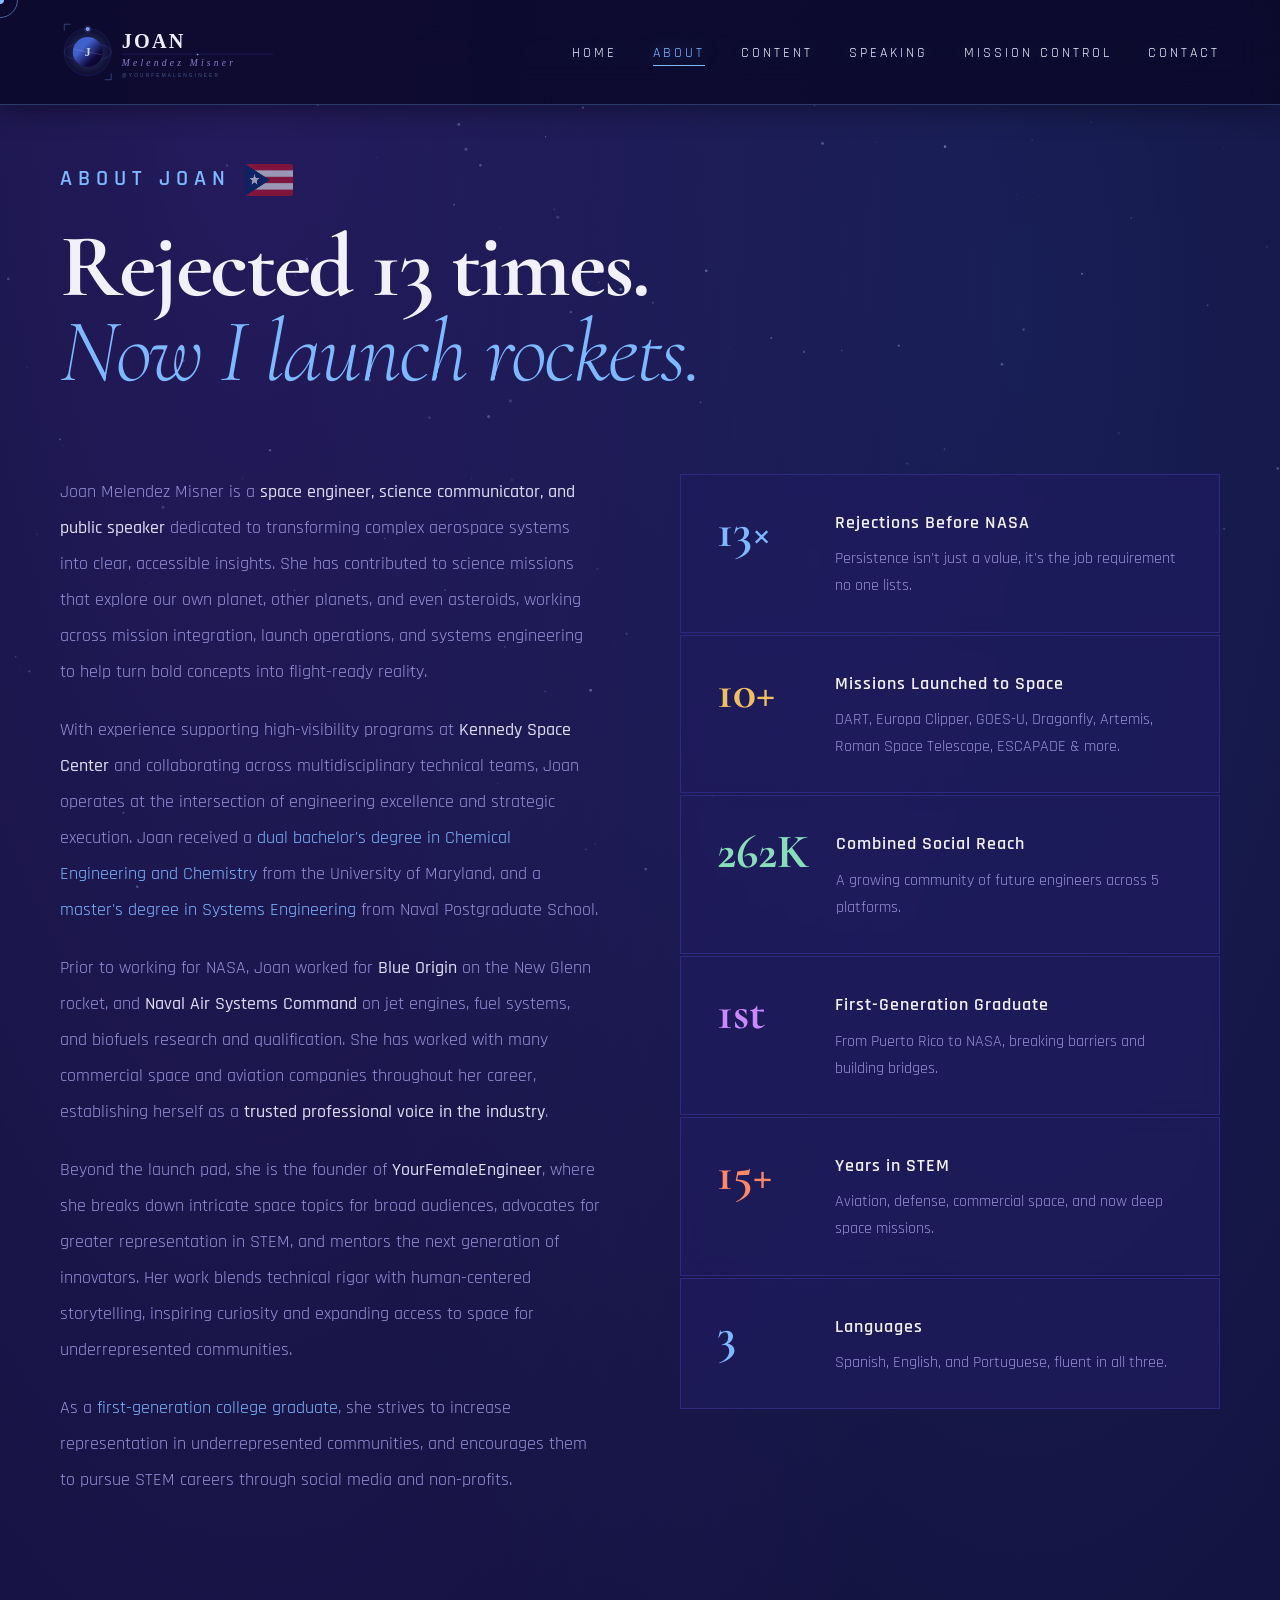
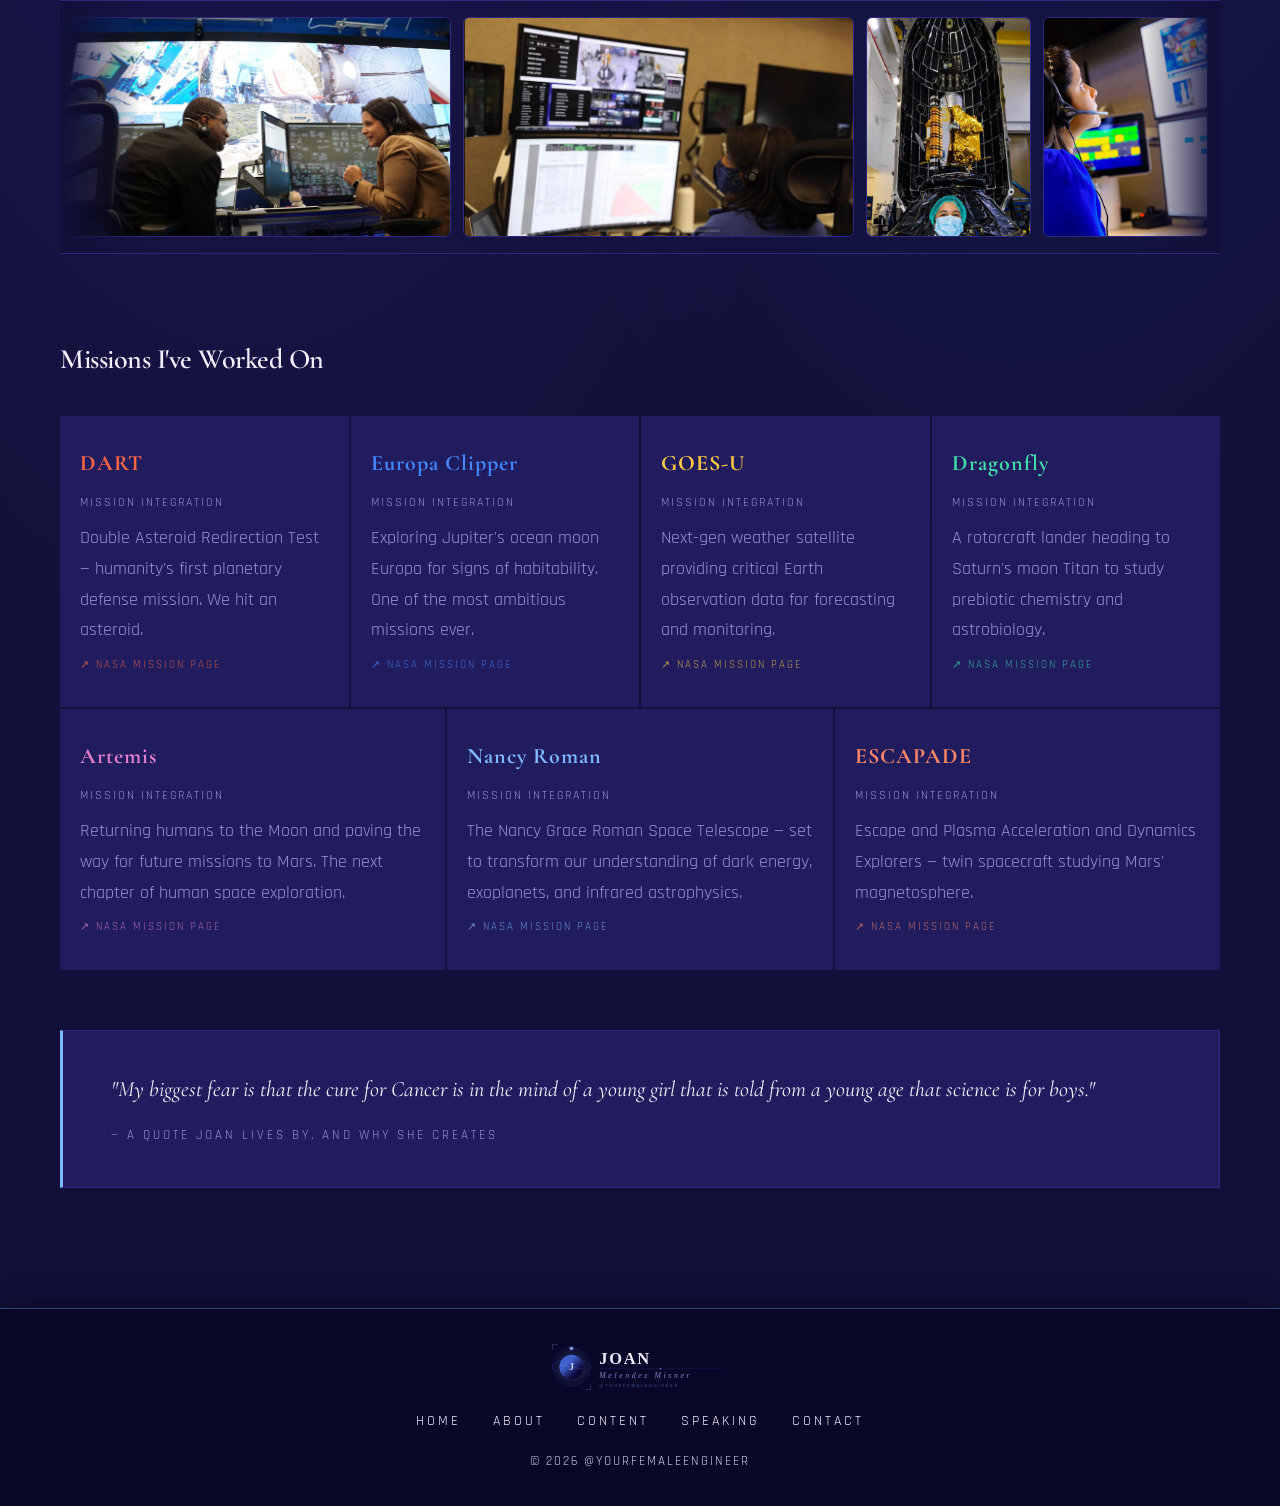
==== about.html @ c57a7dfb "Add files via upload" ====
<!DOCTYPE html>
<html lang="en">
<head>
<meta charset="UTF-8">
<meta name="viewport" content="width=device-width, initial-scale=1.0">
<title>About — Joan Melendez Misner</title>
<link rel="stylesheet" href="style.css">
<style>
.about-wrap{padding:0 60px 120px;max-width:1300px;margin:0 auto;position:relative;z-index:1;}
.about-grid{display:grid;grid-template-columns:1fr 1fr;gap:80px;align-items:start;margin-bottom:80px;}
.about-story p{font-size:18px;line-height:2;color:var(--soft);margin-bottom:22px;}
.about-story p strong{color:var(--text);font-weight:500;}
.about-story p em{color:var(--accent);font-style:normal;}
.about-stats{display:flex;flex-direction:column;gap:2px;}
.about-eyebrow-large{font-size:22px;letter-spacing:6px;color:var(--accent);text-transform:uppercase;margin-bottom:24px;font-family:'Rajdhani',sans-serif;font-weight:600;}

/* Puerto Rican flag — subtle background */
.page-header-about{
  padding:160px 60px 80px;position:relative;z-index:1;overflow:hidden;
}
.pr-flag-canvas{
  display:inline-block;
  vertical-align:middle;
  width:48px;
  height:32px;
  opacity:0.55;
  pointer-events:none;
  z-index:1;
  margin-left:14px;
  border-radius:3px;
}
.page-header-about .about-eyebrow-large,
.page-header-about .page-title{position:relative;z-index:1;}

/* ── PHOTO SCROLL BANNER ── */
.photo-banner-wrap{
  position:relative;overflow:hidden;margin-bottom:80px;
  border-top:1px solid var(--border);border-bottom:1px solid var(--border);
}
.photo-banner-wrap::before,
.photo-banner-wrap::after{
  content:'';position:absolute;top:0;bottom:0;width:80px;z-index:2;pointer-events:none;
}
.photo-banner-wrap::before{left:0;background:linear-gradient(to right,var(--black),transparent);}
.photo-banner-wrap::after{right:0;background:linear-gradient(to left,var(--black),transparent);}

.photo-banner{
  display:flex;gap:12px;
  animation:bannerScroll 40s linear infinite;
  width:max-content;
  padding:16px 0;
}
.photo-banner:hover{animation-play-state:paused;}

@keyframes bannerScroll{
  from{transform:translateX(0);}
  to{transform:translateX(-50%);}
}

.banner-photo{
  height:220px;
  width:auto;
  object-fit:cover;
  border-radius:6px;
  border:1px solid var(--border);
  flex-shrink:0;
  transition:transform .3s,border-color .3s;
  cursor:pointer;
}
.banner-photo:hover{
  transform:scale(1.03);
  border-color:var(--accent);
}

/* Mission cards */
.missions-title{font-family:'Cormorant Garamond',serif;font-size:28px;font-weight:600;color:var(--bright);margin-bottom:32px;letter-spacing:-.5px;}
.missions-grid{display:grid;grid-template-columns:repeat(4,1fr);gap:2px;}
.mission-card{
  background:var(--card);padding:28px 20px;position:relative;
  overflow:hidden;transition:background .3s;text-decoration:none;color:inherit;display:block;
}
.mission-card:hover{background:#1a1650;}
.mission-card::after{
  content:'';position:absolute;bottom:0;left:0;right:0;height:2px;
  background:var(--m-color);transform:scaleX(0);transition:transform .4s;
}
.mission-card:hover::after{transform:scaleX(1);}
.mission-name{font-family:'Cormorant Garamond',serif;font-size:22px;font-weight:700;color:var(--m-color);margin-bottom:8px;letter-spacing:1px;}
.mission-role{font-size:12px;letter-spacing:2px;color:var(--soft);text-transform:uppercase;margin-bottom:10px;}
.mission-desc{font-size:18px;color:var(--soft);line-height:1.7;}
.mission-link{font-size:11px;letter-spacing:2px;color:var(--m-color);text-transform:uppercase;margin-top:10px;display:inline-block;opacity:.7;transition:opacity .2s;}
.mission-card:hover .mission-link{opacity:1;}

/* Missions row 2 */
.missions-grid-2{display:grid;grid-template-columns:repeat(3,1fr);gap:2px;margin-top:2px;}

/* Quote */
.quote-band{background:var(--card);border:1px solid var(--border);border-left:3px solid var(--accent);padding:40px 48px;margin-top:60px;}
.quote-text{font-family:'Cormorant Garamond',serif;font-style:italic;font-size:22px;line-height:1.7;color:var(--bright);margin-bottom:16px;}
.quote-attr{font-size:13px;letter-spacing:3px;color:var(--soft);text-transform:uppercase;}

@media(max-width:900px){
  .about-wrap{padding:0 24px 80px;}
  .about-grid{grid-template-columns:1fr;gap:40px;}
  .missions-grid{grid-template-columns:repeat(2,1fr);}
  .missions-grid-2{grid-template-columns:repeat(2,1fr);}
  .banner-photo{height:160px;}
}
</style>
</head>
<body>
<div class="cursor" id="cursor"></div>
<div class="cursor-ring" id="cursorRing"></div>
<canvas id="starfield"></canvas>

<nav id="nav">
  <a href="/yfe-website/index.html" class="nav-logo"><img src="logo.svg" alt="YourFemaleEngineer" class="nav-logo-img"></a>
  <ul class="nav-links">
    
    <li><a href="/yfe-website/index.html">Home</a></li>
    <li><a href="/yfe-website/about.html" class="active">About</a></li>
    <li><a href="/yfe-website/content.html">Content</a></li>
    <li><a href="/yfe-website/speaking.html">Speaking</a></li>
    <li><a href="/yfe-website/mission-control.html">Mission Control</a></li>
    <li><a href="/yfe-website/contact.html">Contact</a></li>
  </ul>
  <button class="nav-hamburger" id="navHamburger" aria-label="Menu"><span></span><span></span><span></span></button>
</nav>

<div class="page-header-about" id="aboutHeader">
<div class="about-eyebrow-large" style="display:flex;align-items:center;">About Joan <canvas class="pr-flag-canvas" id="flagCanvas"></canvas></div>
  <h1 class="page-title">Rejected 13 times.<br><em>Now I launch rockets.</em></h1>
</div>

<div class="about-wrap">

  <div class="about-grid">
    <div class="about-story reveal">
      <p>Joan Melendez Misner is a <strong>space engineer, science communicator, and public speaker</strong> dedicated to transforming complex aerospace systems into clear, accessible insights. She has contributed to science missions that explore our own planet, other planets, and even asteroids, working across mission integration, launch operations, and systems engineering to help turn bold concepts into flight-ready reality.</p>
      <p>With experience supporting high-visibility programs at <strong>Kennedy Space Center</strong> and collaborating across multidisciplinary technical teams, Joan operates at the intersection of engineering excellence and strategic execution. Joan received a <em>dual bachelor's degree in Chemical Engineering and Chemistry</em> from the University of Maryland, and a <em>master's degree in Systems Engineering</em> from Naval Postgraduate School.</p>
      <p>Prior to working for NASA, Joan worked for <strong>Blue Origin</strong> on the New Glenn rocket, and <strong>Naval Air Systems Command</strong> on jet engines, fuel systems, and biofuels research and qualification. She has worked with many commercial space and aviation companies throughout her career, establishing herself as a <strong>trusted professional voice in the industry</strong>.</p>
      <p>Beyond the launch pad, she is the founder of <strong>YourFemaleEngineer</strong>, where she breaks down intricate space topics for broad audiences, advocates for greater representation in STEM, and mentors the next generation of innovators. Her work blends technical rigor with human-centered storytelling, inspiring curiosity and expanding access to space for underrepresented communities.</p>
      <p>As a <em>first-generation college graduate</em>, she strives to increase representation in underrepresented communities, and encourages them to pursue STEM careers through social media and non-profits.</p>
    </div>

    <div class="about-stats reveal" style="transition-delay:.15s;">
      <div class="stat-block" style="--s-color:var(--accent);">
        <div class="stat-num">13×</div>
        <div><div class="stat-info-title">Rejections Before NASA</div><div class="stat-info-sub">Persistence isn't just a value, it's the job requirement no one lists.</div></div>
      </div>
      <div class="stat-block" style="--s-color:var(--gold);">
        <div class="stat-num">10+</div>
        <div><div class="stat-info-title">Missions Launched to Space</div><div class="stat-info-sub">DART, Europa Clipper, GOES-U, Dragonfly, Artemis, Roman Space Telescope, ESCAPADE & more.</div></div>
      </div>
      <div class="stat-block" style="--s-color:#88ddbb;">
        <div class="stat-num">262K</div>
        <div><div class="stat-info-title">Combined Social Reach</div><div class="stat-info-sub">A growing community of future engineers across 5 platforms.</div></div>
      </div>
      <div class="stat-block" style="--s-color:#cc88ff;">
        <div class="stat-num">1st</div>
        <div><div class="stat-info-title">First-Generation Graduate</div><div class="stat-info-sub">From Puerto Rico to NASA, breaking barriers and building bridges.</div></div>
      </div>
      <div class="stat-block" style="--s-color:#ff8866;">
        <div class="stat-num">15+</div>
        <div><div class="stat-info-title">Years in STEM</div><div class="stat-info-sub">Aviation, defense, commercial space, and now deep space missions.</div></div>
      </div>
      <div class="stat-block" style="--s-color:var(--accent);">
        <div class="stat-num">3</div>
        <div><div class="stat-info-title">Languages</div><div class="stat-info-sub">Spanish, English, and Portuguese, fluent in all three.</div></div>
      </div>
    </div>
  </div>

  <!-- PHOTO SCROLL BANNER -->
  <div class="photo-banner-wrap reveal">
    <div class="photo-banner" id="photoBanner">
      <img class="banner-photo" src="photo-mission-control-1.jpg" alt="Mission Control" style="aspect-ratio:16/9;width:auto;">
      <img class="banner-photo" src="photo-cleanroom.jpg" alt="Clean Room" style="aspect-ratio:16/9;width:auto;">
      <img class="banner-photo" src="photo-satellite.jpg" alt="Satellite Integration" style="aspect-ratio:3/4;width:auto;">
      <img class="banner-photo" src="photo-mission-control-blue.jpg" alt="Mission Control" style="aspect-ratio:3/4;width:auto;">
      <img class="banner-photo" src="photo-iowa-team.jpg" alt="Mission Team" style="aspect-ratio:3/4;width:auto;">
      <img class="banner-photo" src="photo-rockets-outdoor.jpg" alt="Kennedy Space Center" style="aspect-ratio:3/4;width:auto;">
      <img class="banner-photo" src="photo-whiteboard-1.jpeg" alt="Engineering" style="aspect-ratio:4/3;width:auto;">
      <img class="banner-photo" src="photo-whiteboard-2.jpeg" alt="Flight Trajectory" style="aspect-ratio:4/3;width:auto;">
      <img class="banner-photo" src="photo-sandvik.jpg" alt="Sandvik Partnership" style="aspect-ratio:4/3;width:auto;">
      <img class="banner-photo" src="photo-dell.jpg" alt="Dell Collaboration" style="aspect-ratio:4/3;width:auto;">
      <img class="banner-photo" src="photo-portrait.jpg" alt="Joan Melendez Misner" style="aspect-ratio:3/4;width:auto;">
      <img class="banner-photo" src="photo-speaking.jpg" alt="Speaking Engagement" style="aspect-ratio:3/4;width:auto;">
      <img class="banner-photo" src="photo-students.jpg" alt="STEM Outreach" style="aspect-ratio:4/3;width:auto;">
      <img class="banner-photo" src="photo-rocket.jpg" alt="Blue Origin New Glenn" style="aspect-ratio:3/4;width:auto;">
      <!-- duplicate set for seamless loop -->
      <img class="banner-photo" src="photo-mission-control-1.jpg" alt="Mission Control" style="aspect-ratio:16/9;width:auto;">
      <img class="banner-photo" src="photo-cleanroom.jpg" alt="Clean Room" style="aspect-ratio:16/9;width:auto;">
      <img class="banner-photo" src="photo-satellite.jpg" alt="Satellite Integration" style="aspect-ratio:3/4;width:auto;">
      <img class="banner-photo" src="photo-mission-control-blue.jpg" alt="Mission Control" style="aspect-ratio:3/4;width:auto;">
      <img class="banner-photo" src="photo-iowa-team.jpg" alt="Mission Team" style="aspect-ratio:3/4;width:auto;">
      <img class="banner-photo" src="photo-rockets-outdoor.jpg" alt="Kennedy Space Center" style="aspect-ratio:3/4;width:auto;">
      <img class="banner-photo" src="photo-whiteboard-1.jpeg" alt="Engineering" style="aspect-ratio:4/3;width:auto;">
      <img class="banner-photo" src="photo-whiteboard-2.jpeg" alt="Flight Trajectory" style="aspect-ratio:4/3;width:auto;">
      <img class="banner-photo" src="photo-sandvik.jpg" alt="Sandvik Partnership" style="aspect-ratio:4/3;width:auto;">
      <img class="banner-photo" src="photo-dell.jpg" alt="Dell Collaboration" style="aspect-ratio:4/3;width:auto;">
      <img class="banner-photo" src="photo-portrait.jpg" alt="Joan Melendez Misner" style="aspect-ratio:3/4;width:auto;">
      <img class="banner-photo" src="photo-speaking.jpg" alt="Speaking Engagement" style="aspect-ratio:3/4;width:auto;">
      <img class="banner-photo" src="photo-students.jpg" alt="STEM Outreach" style="aspect-ratio:4/3;width:auto;">
      <img class="banner-photo" src="photo-rocket.jpg" alt="Blue Origin New Glenn" style="aspect-ratio:3/4;width:auto;">
    </div>
  </div>

  <!-- MISSIONS -->
  <div class="reveal">
    <div class="missions-title">Missions I've Worked On</div>

    <!-- Row 1: 4 missions -->
    <div class="missions-grid">
      <a class="mission-card" href="https://science.nasa.gov/mission/dart/" target="_blank" rel="noopener" style="--m-color:#ff6644;">
        <div class="mission-name">DART</div>
        <div class="mission-role">Mission Integration</div>
        <div class="mission-desc">Double Asteroid Redirection Test — humanity's first planetary defense mission. We hit an asteroid.</div>
        <div class="mission-link">↗ NASA Mission Page</div>
      </a>
      <a class="mission-card" href="https://science.nasa.gov/mission/europa-clipper/" target="_blank" rel="noopener" style="--m-color:#4488ff;">
        <div class="mission-name">Europa Clipper</div>
        <div class="mission-role">Mission Integration</div>
        <div class="mission-desc">Exploring Jupiter's ocean moon Europa for signs of habitability. One of the most ambitious missions ever.</div>
        <div class="mission-link">↗ NASA Mission Page</div>
      </a>
      <a class="mission-card" href="https://www.nasa.gov/event/goes-u/" target="_blank" rel="noopener" style="--m-color:#ffcc44;">
        <div class="mission-name">GOES-U</div>
        <div class="mission-role">Mission Integration</div>
        <div class="mission-desc">Next-gen weather satellite providing critical Earth observation data for forecasting and monitoring.</div>
        <div class="mission-link">↗ NASA Mission Page</div>
      </a>
      <a class="mission-card" href="https://science.nasa.gov/mission/dragonfly/" target="_blank" rel="noopener" style="--m-color:#44ddaa;">
        <div class="mission-name">Dragonfly</div>
        <div class="mission-role">Mission Integration</div>
        <div class="mission-desc">A rotorcraft lander heading to Saturn's moon Titan to study prebiotic chemistry and astrobiology.</div>
        <div class="mission-link">↗ NASA Mission Page</div>
      </a>
    </div>

    <!-- Row 2: 3 missions -->
    <div class="missions-grid-2">
      <a class="mission-card" href="https://www.nasa.gov/humans-in-space/artemis/" target="_blank" rel="noopener" style="--m-color:#e080c8;">
        <div class="mission-name">Artemis</div>
        <div class="mission-role">Mission Integration</div>
        <div class="mission-desc">Returning humans to the Moon and paving the way for future missions to Mars. The next chapter of human space exploration.</div>
        <div class="mission-link">↗ NASA Mission Page</div>
      </a>
      <a class="mission-card" href="https://science.nasa.gov/mission/roman-space-telescope/" target="_blank" rel="noopener" style="--m-color:#7eb8ff;">
        <div class="mission-name">Nancy Roman</div>
        <div class="mission-role">Mission Integration</div>
        <div class="mission-desc">The Nancy Grace Roman Space Telescope — set to transform our understanding of dark energy, exoplanets, and infrared astrophysics.</div>
        <div class="mission-link">↗ NASA Mission Page</div>
      </a>
      <a class="mission-card" href="https://science.nasa.gov/mission/escapade/" target="_blank" rel="noopener" style="--m-color:#ff8866;">
        <div class="mission-name">ESCAPADE</div>
        <div class="mission-role">Mission Integration</div>
        <div class="mission-desc">Escape and Plasma Acceleration and Dynamics Explorers — twin spacecraft studying Mars' magnetosphere.</div>
        <div class="mission-link">↗ NASA Mission Page</div>
      </a>
    </div>
  </div>

  <!-- QUOTE -->
  <div class="quote-band reveal">
    <div class="quote-text">"My biggest fear is that the cure for Cancer is in the mind of a young girl that is told from a young age that science is for boys."</div>
    <div class="quote-attr">— A quote Joan lives by, and why she creates</div>
  </div>
</div>

<footer>
  <img src="logo.svg" alt="YourFemaleEngineer" class="footer-logo-img">
  <div class="footer-links">
    <a href="/yfe-website/index.html">Home</a><a href="/yfe-website/about.html">About</a><a href="/yfe-website/content.html">Content</a><a href="/yfe-website/speaking.html">Speaking</a><a href="/yfe-website/contact.html">Contact</a>
  </div>
  <div class="footer-copy">© 2026 @YourFemaleEngineer</div>
</footer>

<script src="shared.js"></script>
<script>
/* Puerto Rican flag — small, subtle, bottom-right corner */
(function(){
  const canvas = document.getElementById('flagCanvas');
  if (!canvas) return;

  const W = 140, H = 84;
  canvas.width  = W;
  canvas.height = H;
  const ctx = canvas.getContext('2d');

  // 5 horizontal stripes
  const stripeH = H / 5;
  ['#ce1126','#fff','#ce1126','#fff','#ce1126'].forEach((c, i) => {
    ctx.fillStyle = c;
    ctx.fillRect(0, i * stripeH, W, stripeH);
  });

  // Blue triangle
  ctx.beginPath();
  ctx.moveTo(0, 0);
  ctx.lineTo(0, H);
  ctx.lineTo(H * 0.87, H / 2); // equilateral proportion
  ctx.closePath();
  ctx.fillStyle = '#002868';
  ctx.fill();

  // White star
  const cx = H * 0.33, cy = H / 2, r = H * 0.18, ri = r * 0.42;
  ctx.beginPath();
  for (let i = 0; i < 10; i++) {
    const angle = (i * Math.PI / 5) - Math.PI / 2;
    const rad = i % 2 === 0 ? r : ri;
    i === 0
      ? ctx.moveTo(cx + rad * Math.cos(angle), cy + rad * Math.sin(angle))
      : ctx.lineTo(cx + rad * Math.cos(angle), cy + rad * Math.sin(angle));
  }
  ctx.closePath();
  ctx.fillStyle = '#fff';
  ctx.fill();
})();
</script>
</html>
---- style.css ----
@import url('https://fonts.googleapis.com/css2?family=Cormorant+Garamond:ital,wght@0,300;0,600;0,700;1,300;1,600&family=Rajdhani:wght@300;400;500;600;700&display=swap');

:root {
  --black:  #12103a;
  --deep:   #1a1650;
  --card:   #201c5e;
  --border: #2e2880;
  --muted:  #3d36a0;
  --soft:   #9890d8;
  --text:   #e0dcf8;
  --bright: #f2f0ff;
  --accent: #7eb8ff;
  --silver: #c8d0f0;
  --gold:   #f0c060;
  --purple: #9966ff;
  --pink:   #e080c8;
}

*{margin:0;padding:0;box-sizing:border-box;}
html{scroll-behavior:smooth;}
body{
  background:var(--black);
  background-image:
    radial-gradient(ellipse at 20% 0%,rgba(120,80,255,0.18) 0%,transparent 55%),
    radial-gradient(ellipse at 80% 10%,rgba(60,120,255,0.14) 0%,transparent 50%);
  color:var(--text);
  font-family:'Rajdhani',sans-serif;
  font-weight:400;
  font-size:18px;
  line-height:1.8;
  overflow-x:hidden;
  cursor:none;
}

/* CURSOR */
.cursor{position:fixed;width:8px;height:8px;background:var(--accent);border-radius:50%;pointer-events:none;z-index:9999;mix-blend-mode:screen;}
.cursor-ring{position:fixed;width:36px;height:36px;border:1px solid var(--accent);border-radius:50%;pointer-events:none;z-index:9998;opacity:.5;transition:width .3s,height .3s,opacity .3s;mix-blend-mode:screen;}

/* STARFIELD */
canvas#starfield{position:fixed;inset:0;z-index:0;pointer-events:none;}

/* NAV */
nav{
  position:fixed;top:0;left:0;right:0;z-index:100;
  padding:20px 60px;
  display:flex;align-items:center;justify-content:space-between;
  background:rgba(10,8,40,0.82);
  backdrop-filter:blur(20px);
  -webkit-backdrop-filter:blur(20px);
  border-bottom:1px solid rgba(126,184,255,0.28);
  box-shadow:0 2px 28px rgba(0,0,0,0.45);
  transition:background .4s,padding .3s;
}
nav.scrolled{
  background:rgba(10,8,40,0.97);
  border-bottom:1px solid rgba(126,184,255,0.45);
  box-shadow:0 2px 36px rgba(0,0,0,0.65);
  padding:14px 60px;
}
.nav-logo{display:flex;align-items:center;gap:10px;text-decoration:none;}
.nav-logo-img{height:64px;width:auto;object-fit:contain;}
.nav-links{display:flex;gap:36px;list-style:none;}
.nav-links a{
  font-size:14px;letter-spacing:3px;text-transform:uppercase;
  color:var(--bright);text-decoration:none;transition:color .3s;position:relative;
  text-shadow:0 0 12px rgba(126,184,255,0.3);
}
.nav-links a::after{content:'';position:absolute;bottom:-4px;left:0;width:0;height:1px;background:var(--accent);transition:width .3s;}
.nav-links a:hover,.nav-links a.active{color:var(--accent);text-shadow:0 0 18px rgba(126,184,255,0.7);}
.nav-links a:hover::after,.nav-links a.active::after{width:100%;}

/* BUTTONS */
.btn-primary{
  padding:16px 36px;background:transparent;
  border:1px solid var(--accent);color:var(--accent);
  font-family:'Rajdhani',sans-serif;font-size:14px;letter-spacing:3px;text-transform:uppercase;
  text-decoration:none;transition:all .3s;position:relative;overflow:hidden;display:inline-block;
}
.btn-primary::before{content:'';position:absolute;inset:0;background:var(--accent);transform:translateX(-100%);transition:transform .3s;z-index:-1;}
.btn-primary:hover{color:var(--black);}
.btn-primary:hover::before{transform:translateX(0);}
.btn-ghost{
  padding:16px 36px;background:transparent;
  border:1px solid rgba(126,184,255,0.35);color:var(--soft);
  font-family:'Rajdhani',sans-serif;font-size:14px;letter-spacing:3px;text-transform:uppercase;
  text-decoration:none;transition:all .3s;display:inline-block;
}
.btn-ghost:hover{border-color:var(--silver);color:var(--silver);}

/* PAGE HEADER */
.page-header{
  padding:160px 60px 80px;position:relative;z-index:1;
  background:linear-gradient(180deg,rgba(30,22,100,0.55) 0%,transparent 100%);
}
.page-eyebrow{
  font-size:15px;letter-spacing:5px;color:var(--accent);text-transform:uppercase;
  margin-bottom:20px;
}
.page-title{
  font-family:'Cormorant Garamond',serif;
  font-size:clamp(52px,7vw,100px);font-weight:700;line-height:.95;
  letter-spacing:-2px;color:var(--bright);
}
.page-title em{font-style:italic;font-weight:300;color:var(--accent);}

/* SECTION COMPONENTS */
.section-label{font-size:13px;letter-spacing:5px;color:var(--accent);text-transform:uppercase;margin-bottom:16px;display:flex;align-items:center;gap:12px;}
.section-label::before{content:'';width:24px;height:1px;background:var(--accent);}
.section-title{font-family:'Cormorant Garamond',serif;font-size:clamp(38px,4.5vw,64px);font-weight:700;letter-spacing:-1px;line-height:1.05;color:var(--bright);margin-bottom:48px;}
.section-title em{font-style:italic;font-weight:300;color:var(--accent);}
.section-divider{height:1px;background:linear-gradient(90deg,transparent,var(--border),var(--accent) 50%,var(--border),transparent);margin:0 60px;position:relative;z-index:1;}

/* REVEAL */
.reveal{opacity:0;transform:translateY(30px);transition:opacity .8s ease,transform .8s ease;}
.reveal.visible{opacity:1;transform:translateY(0);}
@keyframes fadeUp{from{opacity:0;transform:translateY(30px);}to{opacity:1;transform:translateY(0);}}
@keyframes fadeIn{from{opacity:0;}to{opacity:1;}}

.nav-hamburger{display:none;} /* hidden on desktop */
footer{
  background:rgba(10,8,40,0.97);
  border-top:1px solid rgba(126,184,255,0.35);
  box-shadow:0 -2px 28px rgba(0,0,0,0.45);
  padding:40px 60px;display:flex;justify-content:space-between;align-items:center;
  position:relative;z-index:1;flex-wrap:wrap;gap:16px;
}
.footer-logo-img{height:52px;width:auto;object-fit:contain;}
.footer-links{display:flex;gap:32px;}
.footer-links a{font-size:14px;letter-spacing:3px;color:var(--bright);text-decoration:none;text-transform:uppercase;transition:color .3s;}
.footer-links a:hover{color:var(--accent);}
.footer-copy{font-size:13px;letter-spacing:2px;color:var(--silver);text-transform:uppercase;}

/* TICKER */
.ticker-wrap{
  background:rgba(20,16,70,0.8);
  border-top:1px solid var(--border);border-bottom:1px solid var(--border);
  overflow:hidden;padding:16px 0;position:relative;z-index:1;
}
.ticker{display:flex;animation:ticker 22s linear infinite;white-space:nowrap;}
@keyframes ticker{from{transform:translateX(0);}to{transform:translateX(-50%);}}
.ticker-item{font-size:14px;letter-spacing:4px;color:var(--soft);text-transform:uppercase;padding:0 40px;display:flex;align-items:center;gap:16px;}
.ticker-item::before{content:'✦';color:var(--accent);font-size:10px;}

/* SHARED CARD STYLES */
.stat-block{
  background:rgba(32,28,94,0.7);border:1px solid var(--border);
  padding:32px 36px;display:flex;gap:28px;align-items:flex-start;
  transition:border-color .3s,background .3s;position:relative;overflow:hidden;
  backdrop-filter:blur(8px);
}
.stat-block::before{content:'';position:absolute;left:0;top:0;bottom:0;width:2px;background:var(--s-color,var(--accent));transform:scaleY(0);transition:transform .4s;transform-origin:bottom;}
.stat-block:hover{background:rgba(45,40,128,0.8);border-color:var(--s-color,var(--accent));}
.stat-block:hover::before{transform:scaleY(1);}
.stat-num{font-family:'Cormorant Garamond',serif;font-size:48px;font-weight:700;color:var(--s-color,var(--accent));line-height:1;flex-shrink:0;min-width:90px;}
.stat-info-title{font-size:18px;font-weight:600;color:var(--bright);letter-spacing:1px;margin-bottom:6px;}
.stat-info-sub{font-size:16px;color:var(--soft);line-height:1.7;}

/* FORM ELEMENTS */
.form-group{display:flex;flex-direction:column;gap:8px;}
.form-label{font-size:13px;letter-spacing:3px;color:var(--soft);text-transform:uppercase;}
.form-input,.form-select,.form-textarea{
  background:rgba(30,22,94,0.6);border:1px solid var(--border);
  color:var(--text);font-family:'Rajdhani',sans-serif;font-size:17px;
  padding:15px 18px;outline:none;transition:border-color .3s;width:100%;appearance:none;
}
.form-input:focus,.form-select:focus,.form-textarea:focus{border-color:var(--accent);}
.form-textarea{resize:vertical;min-height:120px;}
.form-select option{background:#1a1650;}
.form-row{display:grid;grid-template-columns:1fr 1fr;gap:16px;}
.btn-submit{
  padding:18px 44px;background:transparent;border:1px solid var(--accent);
  color:var(--accent);font-family:'Rajdhani',sans-serif;font-size:14px;
  letter-spacing:3px;text-transform:uppercase;cursor:pointer;
  transition:all .3s;position:relative;overflow:hidden;align-self:flex-start;
}
.btn-submit::before{content:'';position:absolute;inset:0;background:var(--accent);transform:translateX(-100%);transition:transform .3s;z-index:-1;}
.btn-submit:hover{color:var(--black);}
.btn-submit:hover::before{transform:translateX(0);}

/* RESPONSIVE */
@media(max-width:900px){
  nav{padding:12px 16px;}
  nav.scrolled{padding:8px 16px;}
  .nav-links{
    display:flex;
    gap:0;
    flex-wrap:nowrap;
    overflow-x:auto;
    -webkit-overflow-scrolling:touch;
    scrollbar-width:none;
    list-style:none;
    padding:0;
    margin:0;
  }
  .nav-links::-webkit-scrollbar{display:none;}
  .nav-links a{
    font-size:11px;
    letter-spacing:1px;
    padding:6px 10px;
    white-space:nowrap;
  }
  .nav-logo-img{height:36px;}
  /* Hide hamburger completely */
  .nav-hamburger{display:none !important;}

}
  .nav-hamburger.open span:nth-child(1){transform:translateY(8px) rotate(45deg);}
  .nav-hamburger.open span:nth-child(2){opacity:0;}
  .nav-hamburger.open span:nth-child(3){transform:translateY(-8px) rotate(-45deg);}

  .page-header{padding:120px 24px 60px;}
  .section-divider{margin:0 24px;}
  footer{flex-direction:column;text-align:center;padding:32px 24px;}
  .footer-links{flex-wrap:wrap;justify-content:center;}
  .form-row{grid-template-columns:1fr;}
}
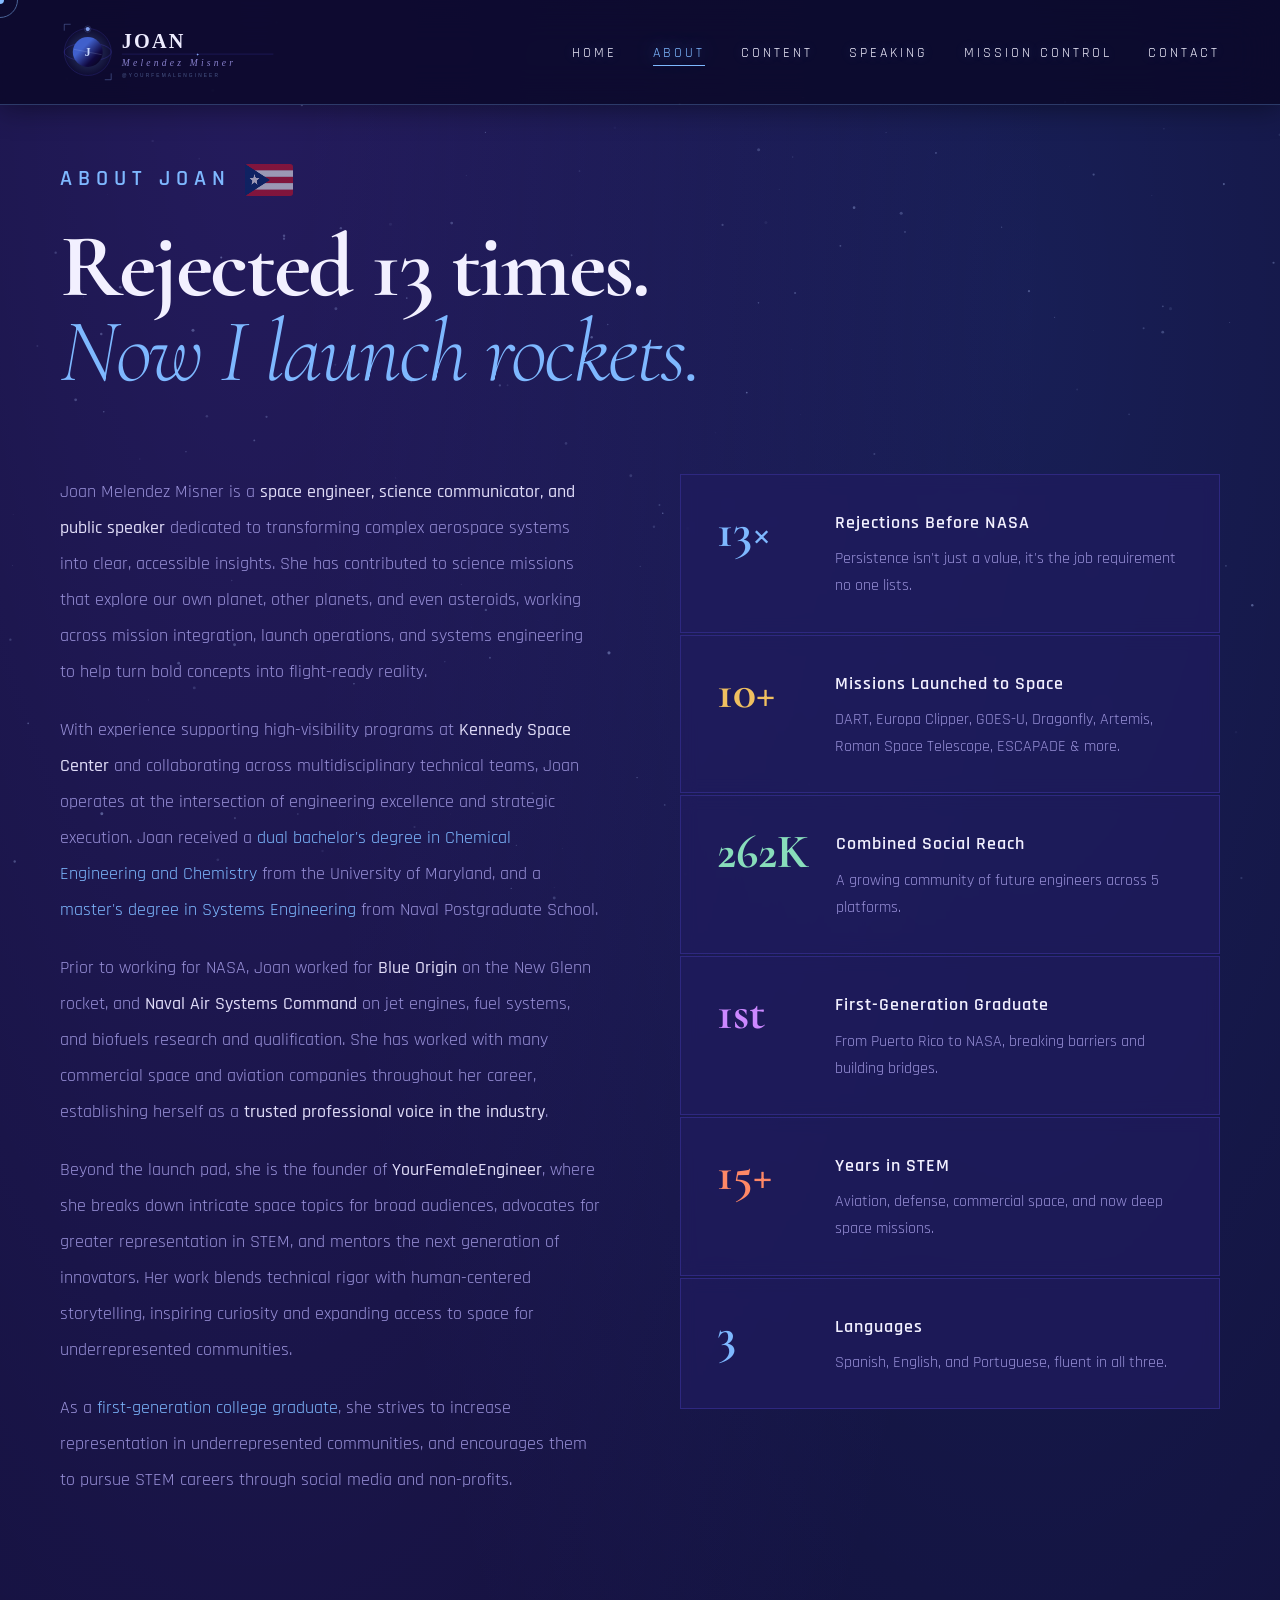
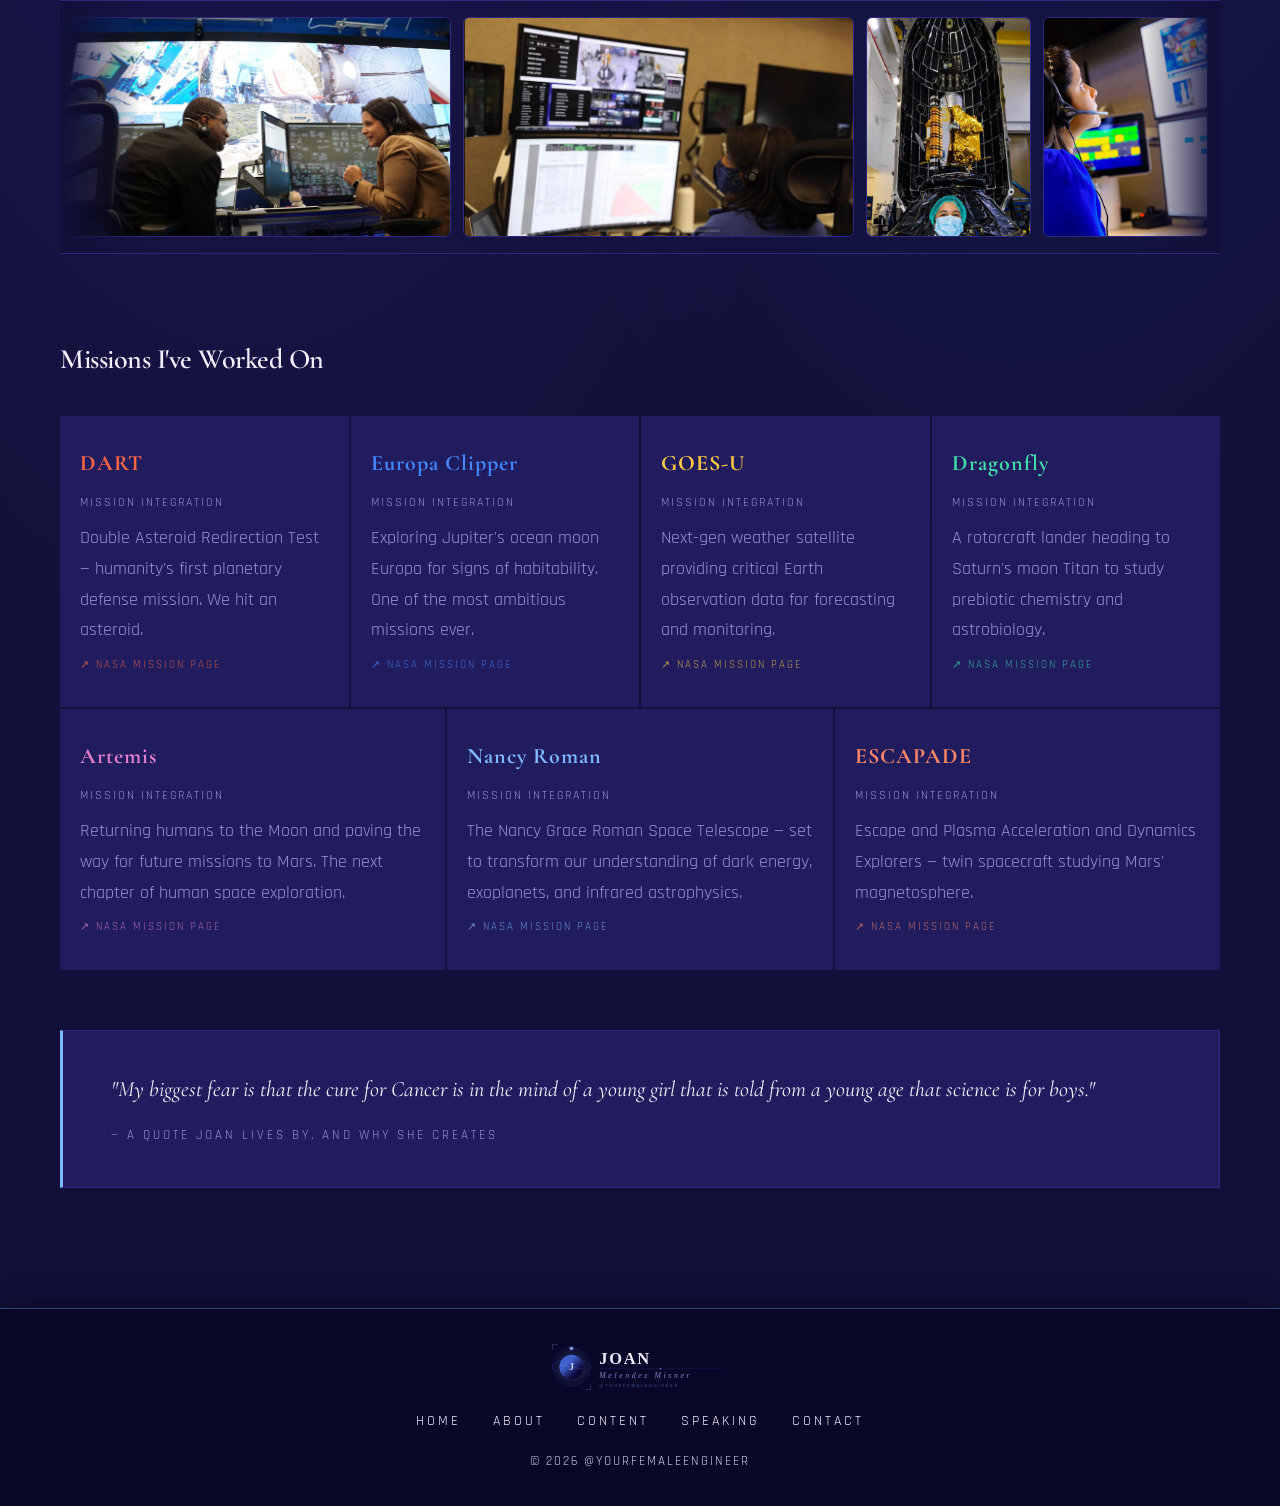
==== commit bc9aa22d: "Add files via upload" ====
--- a/about.html
+++ b/about.html
@@ -114,15 +114,15 @@
 <canvas id="starfield"></canvas>
 
 <nav id="nav">
-  <a href="/yfe-website/index.html" class="nav-logo"><img src="logo.svg" alt="YourFemaleEngineer" class="nav-logo-img"></a>
+  <a href="/index.html" class="nav-logo"><img src="logo.svg" alt="YourFemaleEngineer" class="nav-logo-img"></a>
   <ul class="nav-links">
     
-    <li><a href="/yfe-website/index.html">Home</a></li>
-    <li><a href="/yfe-website/about.html" class="active">About</a></li>
-    <li><a href="/yfe-website/content.html">Content</a></li>
-    <li><a href="/yfe-website/speaking.html">Speaking</a></li>
-    <li><a href="/yfe-website/mission-control.html">Mission Control</a></li>
-    <li><a href="/yfe-website/contact.html">Contact</a></li>
+    <li><a href="/index.html">Home</a></li>
+    <li><a href="/about.html" class="active">About</a></li>
+    <li><a href="/content.html">Content</a></li>
+    <li><a href="/speaking.html">Speaking</a></li>
+    <li><a href="/mission-control.html">Mission Control</a></li>
+    <li><a href="/contact.html">Contact</a></li>
   </ul>
   <button class="nav-hamburger" id="navHamburger" aria-label="Menu"><span></span><span></span><span></span></button>
 </nav>
@@ -271,7 +271,7 @@
 <footer>
   <img src="logo.svg" alt="YourFemaleEngineer" class="footer-logo-img">
   <div class="footer-links">
-    <a href="/yfe-website/index.html">Home</a><a href="/yfe-website/about.html">About</a><a href="/yfe-website/content.html">Content</a><a href="/yfe-website/speaking.html">Speaking</a><a href="/yfe-website/contact.html">Contact</a>
+    <a href="/index.html">Home</a><a href="/about.html">About</a><a href="/content.html">Content</a><a href="/speaking.html">Speaking</a><a href="/contact.html">Contact</a>
   </div>
   <div class="footer-copy">© 2026 @YourFemaleEngineer</div>
 </footer>
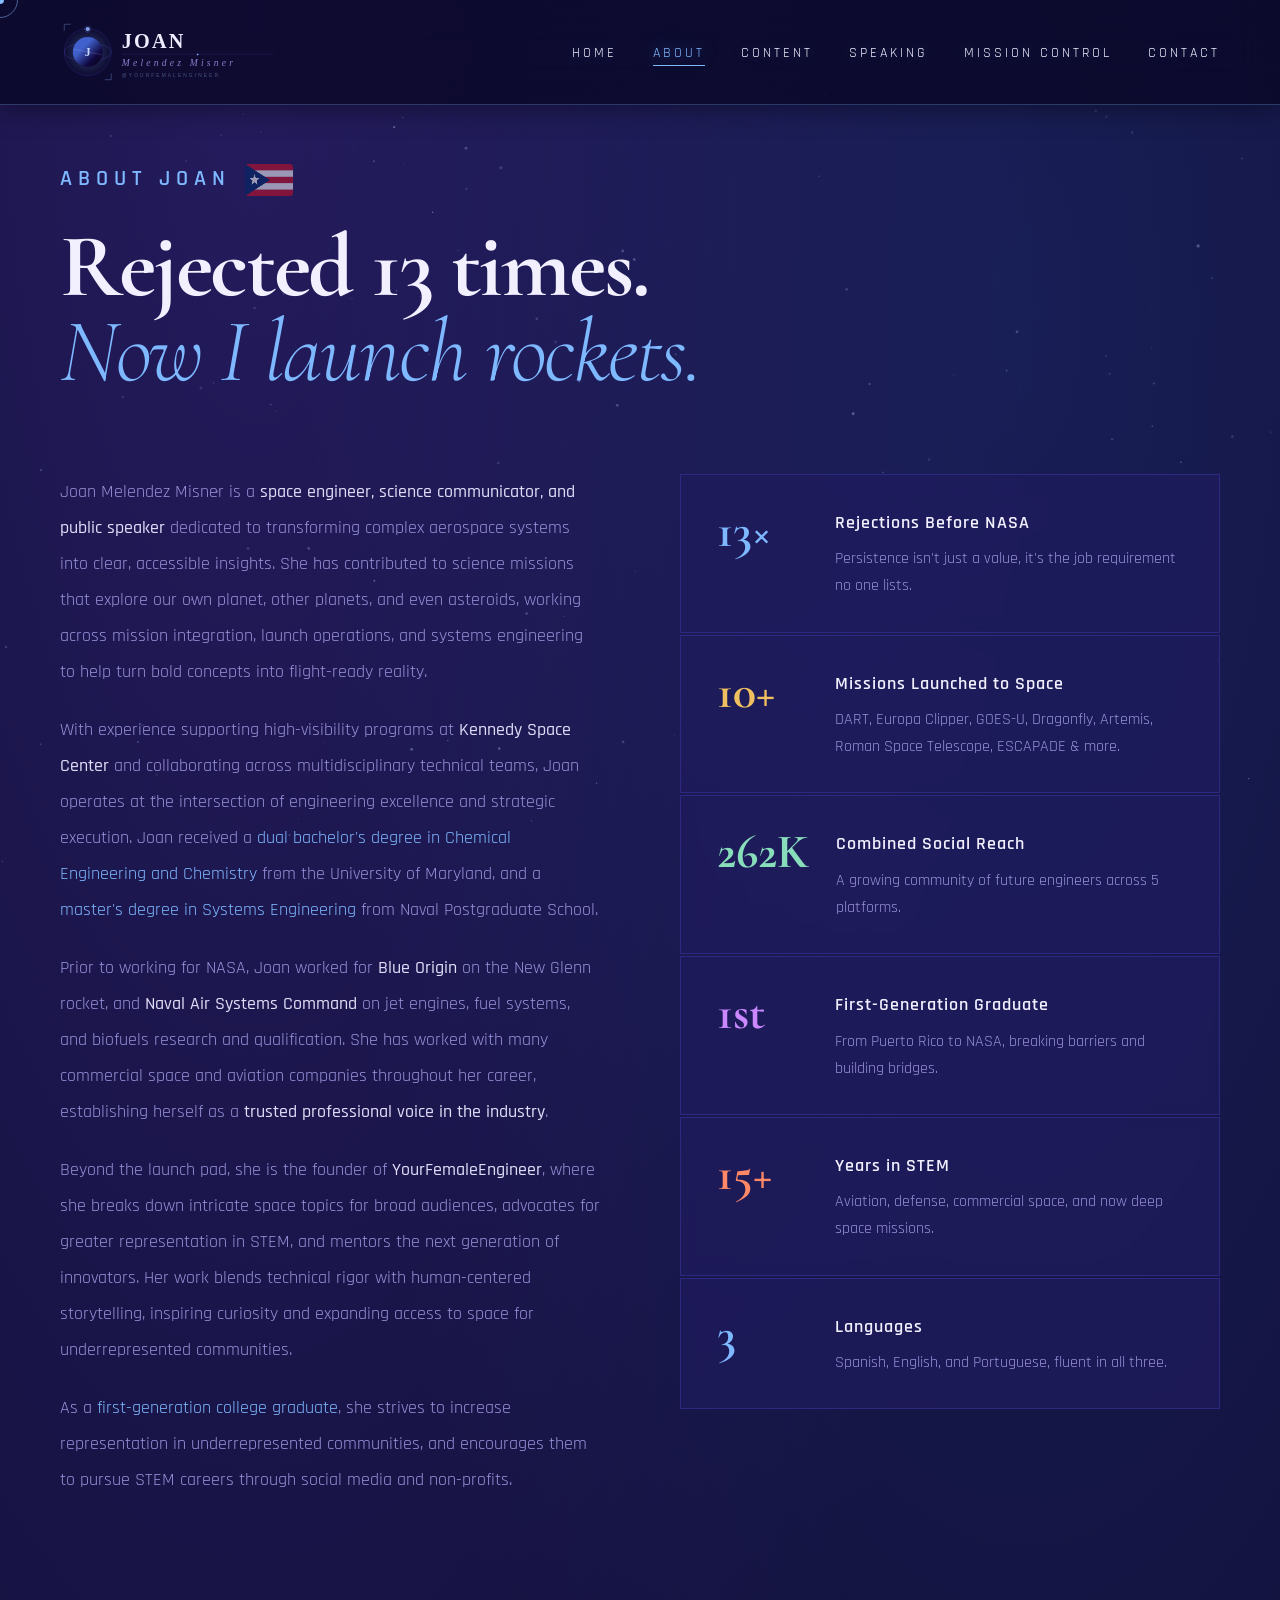
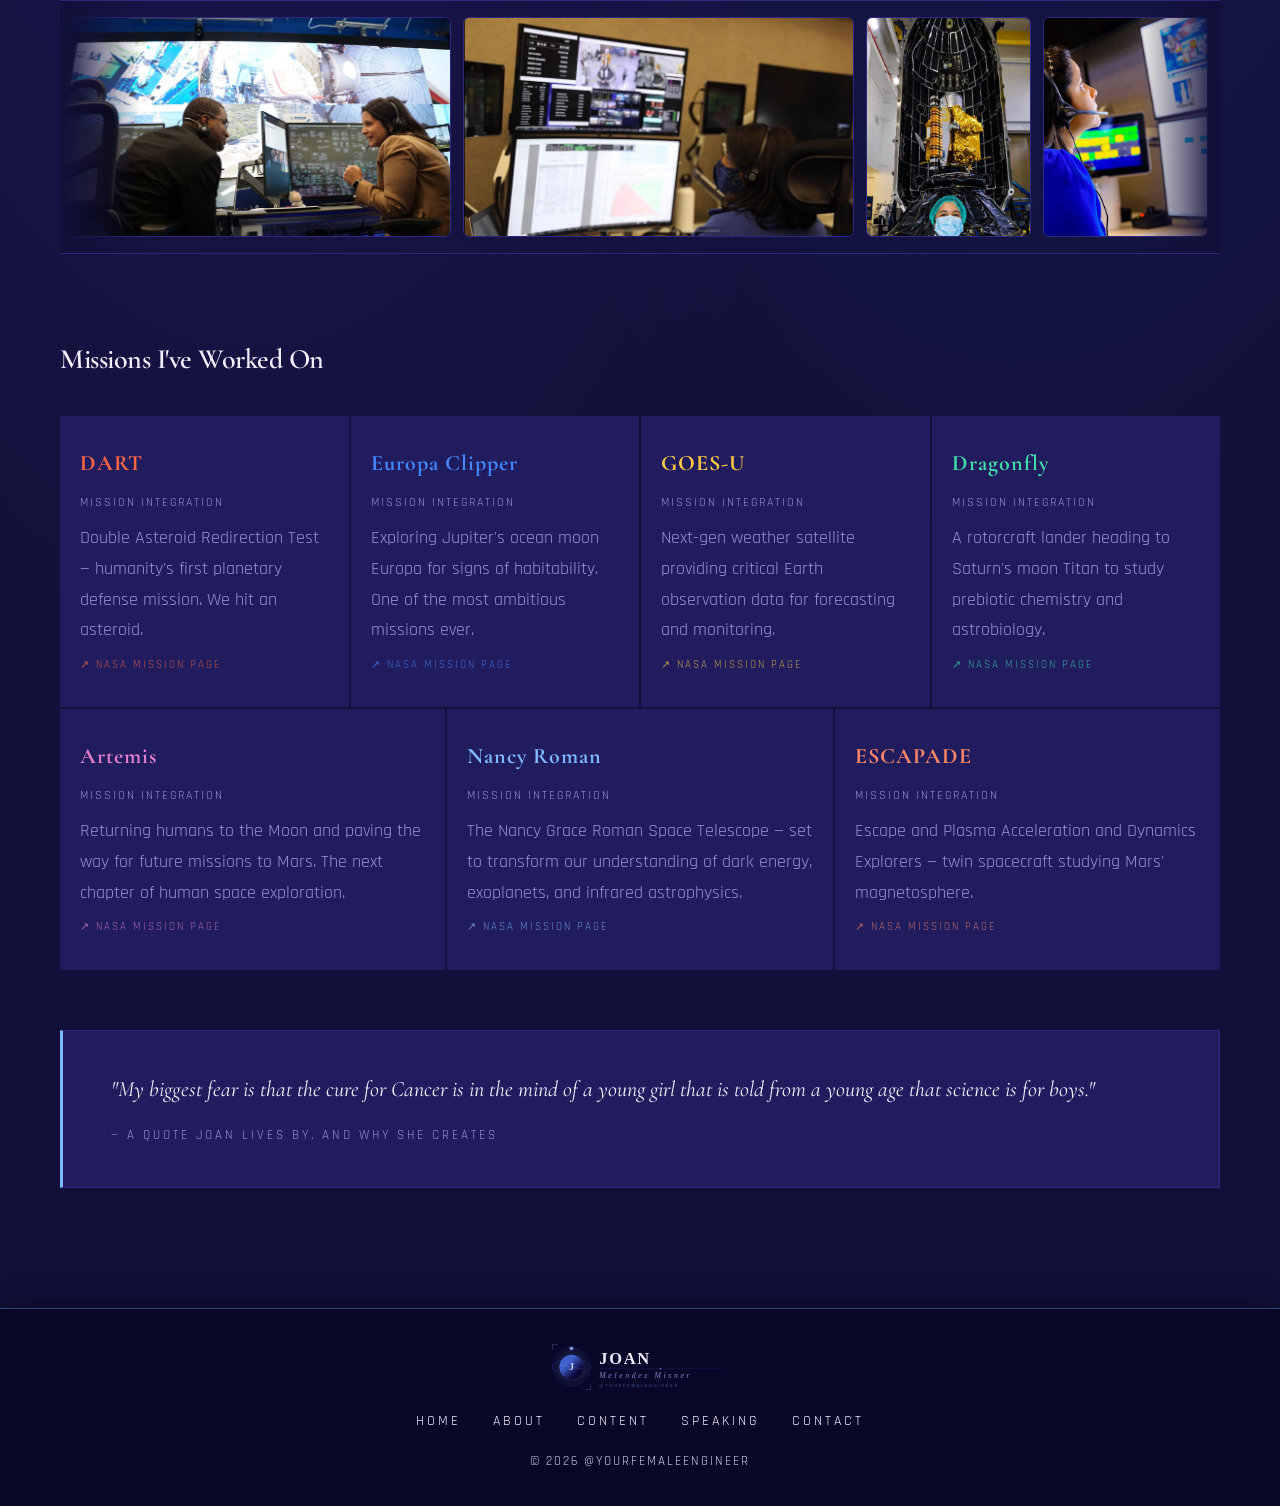
==== commit e6be7387: "Add files via upload" ====
--- a/about.html
+++ b/about.html
@@ -114,15 +114,15 @@
 <canvas id="starfield"></canvas>
 
 <nav id="nav">
-  <a href="/index.html" class="nav-logo"><img src="logo.svg" alt="YourFemaleEngineer" class="nav-logo-img"></a>
+  <a href="index.html" class="nav-logo"><img src="logo.svg" alt="YourFemaleEngineer" class="nav-logo-img"></a>
   <ul class="nav-links">
     
-    <li><a href="/index.html">Home</a></li>
-    <li><a href="/about.html" class="active">About</a></li>
-    <li><a href="/content.html">Content</a></li>
-    <li><a href="/speaking.html">Speaking</a></li>
-    <li><a href="/mission-control.html">Mission Control</a></li>
-    <li><a href="/contact.html">Contact</a></li>
+    <li><a href="index.html">Home</a></li>
+    <li><a href="about.html" class="active">About</a></li>
+    <li><a href="content.html">Content</a></li>
+    <li><a href="speaking.html">Speaking</a></li>
+    <li><a href="mission-control.html">Mission Control</a></li>
+    <li><a href="contact.html">Contact</a></li>
   </ul>
   <button class="nav-hamburger" id="navHamburger" aria-label="Menu"><span></span><span></span><span></span></button>
 </nav>
@@ -271,7 +271,7 @@
 <footer>
   <img src="logo.svg" alt="YourFemaleEngineer" class="footer-logo-img">
   <div class="footer-links">
-    <a href="/index.html">Home</a><a href="/about.html">About</a><a href="/content.html">Content</a><a href="/speaking.html">Speaking</a><a href="/contact.html">Contact</a>
+    <a href="index.html">Home</a><a href="about.html">About</a><a href="content.html">Content</a><a href="speaking.html">Speaking</a><a href="contact.html">Contact</a>
   </div>
   <div class="footer-copy">© 2026 @YourFemaleEngineer</div>
 </footer>
